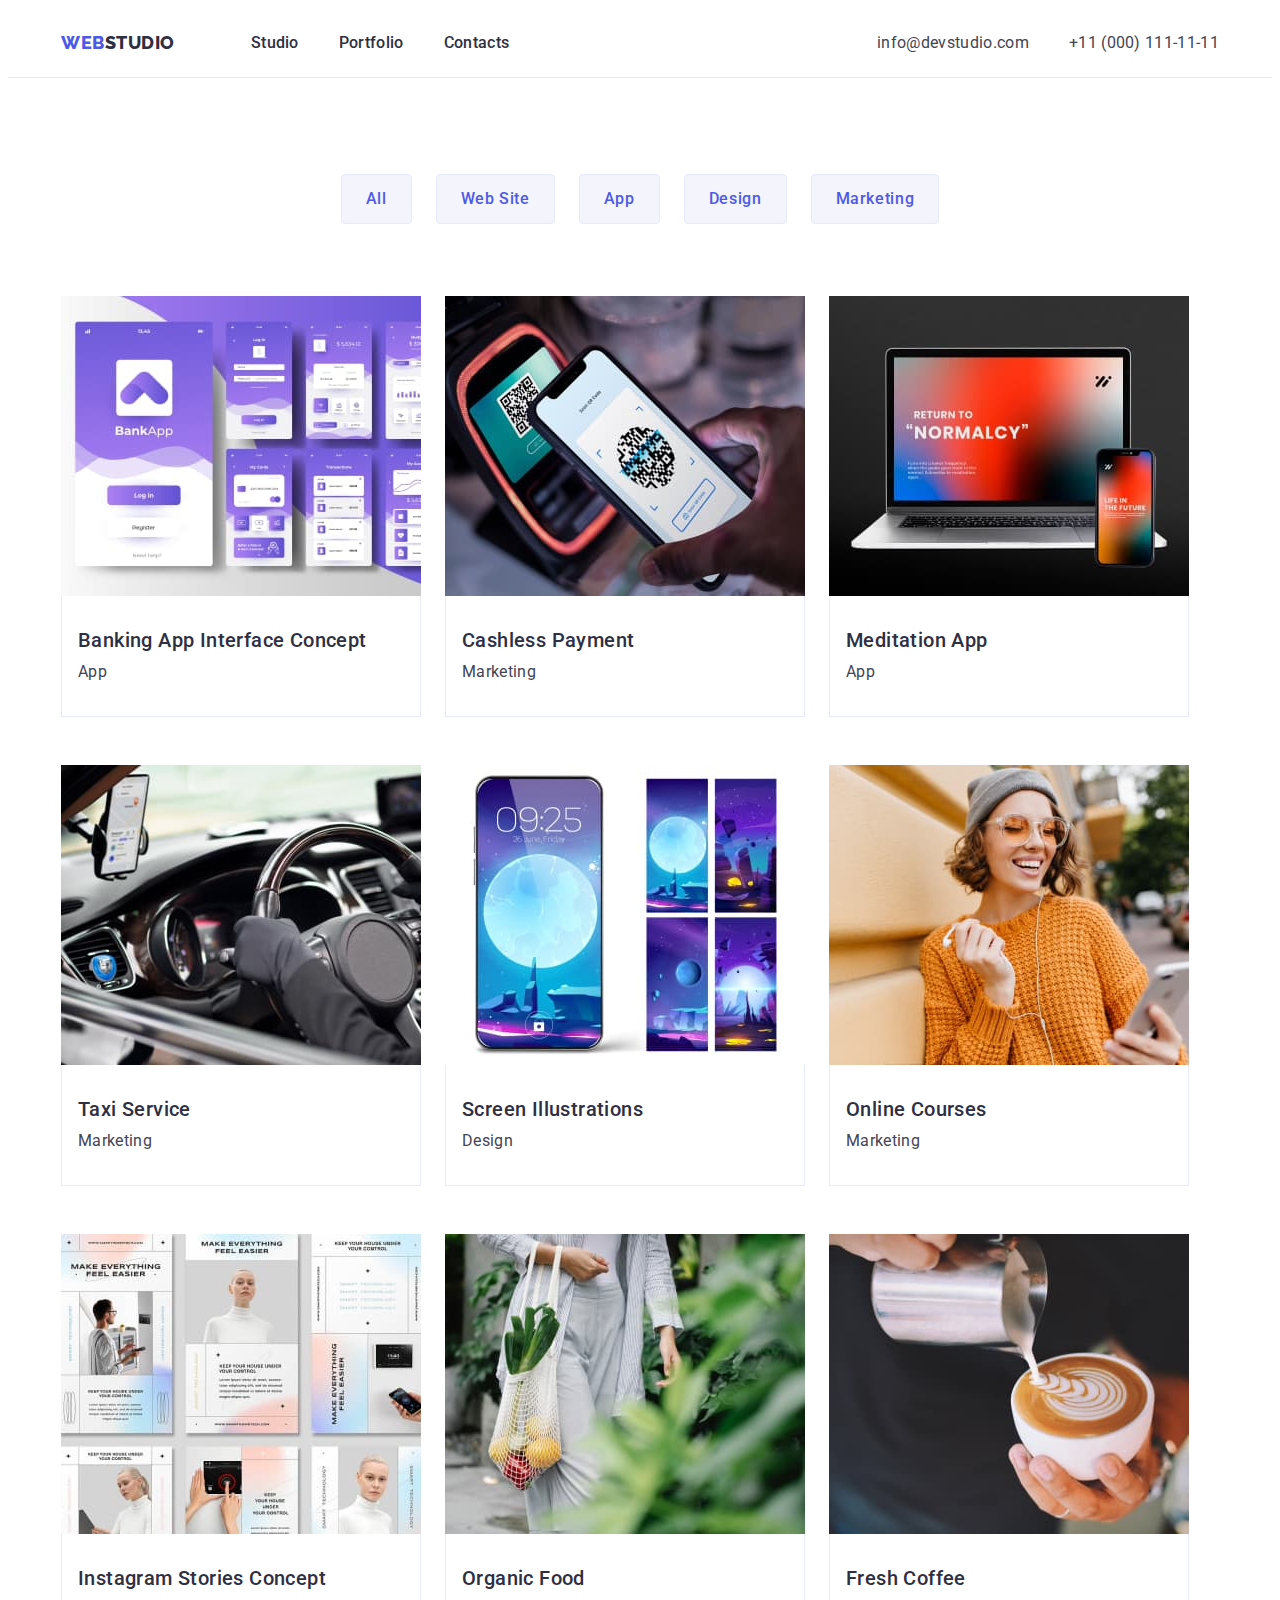
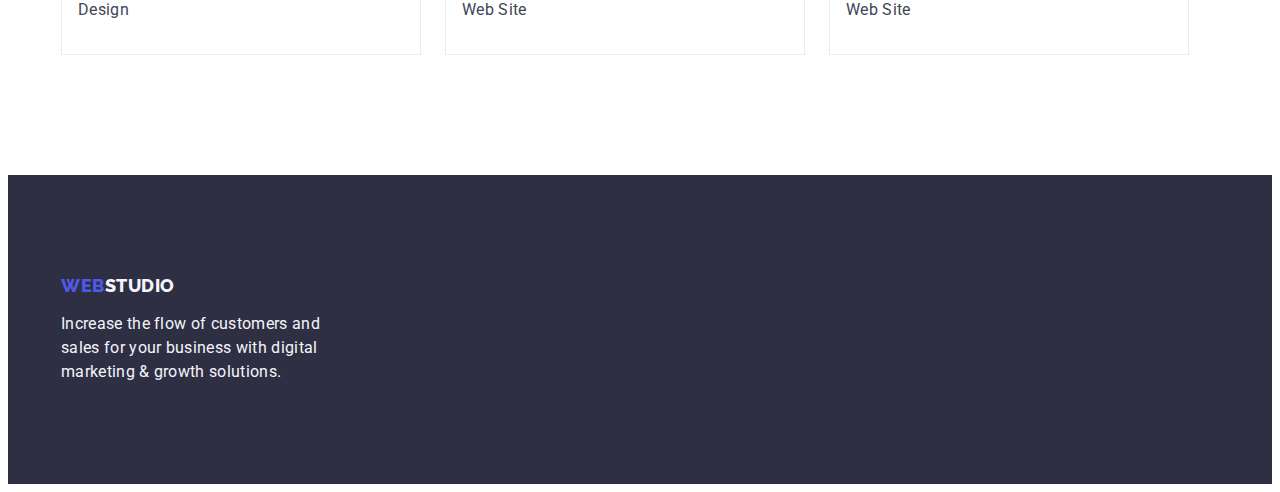
==== portfolio.html @ d1e50bb7 "Initial commit" ====
<!DOCTYPE html>
<html lang="en">
  <head>
    <meta charset="UTF-8" />
    <meta http-equiv="X-UA-Compatible" content="IE=edge" />
    <meta name="viewport" content="width=device-width, initial-scale=1.0" />
    <link rel="preconnect" href="https://fonts.googleapis.com" />
    <link rel="preconnect" href="https://fonts.gstatic.com" crossorigin />
    <link href="https://fonts.googleapis.com/css2?family=Raleway:wght@800&family=Roboto:wght@400;500;700;900&display=swap" rel="stylesheet" />
    <link
      rel="stylesheet"
      href="https://cdnjs.cloudflare.com/ajax/libs/modern-normalize/1.1.0/modern-normalize.min.css"
      integrity="sha512-wpPYUAdjBVSE4KJnH1VR1HeZfpl1ub8YT/NKx4PuQ5NmX2tKuGu6U/JRp5y+Y8XG2tV+wKQpNHVUX03MfMFn9Q=="
      crossorigin="anonymous"
      referrerpolicy="no-referrer"
    />
    <link rel="stylesheet" href="./css/styles.css" />
    <title>Portfolio</title>
  </head>
  <body>
    <!-- header  -->
    <header class="header portfolio-header">
      <!-- logo+main-menu -->
      <div class="container header-container">
        <nav class="navigation">
          <a class="logo link header-logo" href="./index.html">Web<span class="logo-selected">Studio</span></a>
          <ul class="list main-menu">
            <li><a class="navigation-item link" href="./index.html">Studio</a></li>
            <li><a class="navigation-item link" href="./portfolio.html">Portfolio</a></li>
            <li><a class="navigation-item link" href="">Contacts</a></li>
          </ul>
        </nav>
        <!-- contacts -->
        <address class="contacts-container">
          <ul class="list contacts header-contacts">
            <li><a class="contacts-item link" href="mailto:info@devstudio.com">info@devstudio.com</a></li>
            <li><a class="contacts-item link" href="tel:+110001111111">+11 (000) 111-11-11</a></li>
          </ul>
        </address>
      </div>
    </header>

    <main>
      <section class="filter">
        <div class="container">
          <h1 class="visually-hidden">Portfolio</h1>
          <ul class="list filter-list">
            <li><button class="filter-btn" type="button">All</button></li>
            <li><button class="filter-btn" type="button">Web Site</button></li>
            <li><button class="filter-btn" type="button">App</button></li>
            <li><button class="filter-btn" type="button">Design</button></li>
            <li><button class="filter-btn" type="button">Marketing</button></li>
          </ul>



          <ul class="projects-list list">
            <li class="projects-list-item">
              <a href="" class="link">
                <img src="./images/portfolio/projects-1.jpg" alt="Banking App" width="360" height="300" />
                <div class="projects-list-discr">
                  <h2 class="projects-list-title">Banking App Interface Concept</h2>
                  <p class="projects-list-p">App</p>
                </div>
              </a>
            </li>
            <li class="projects-list-item">
              <a href="" class="link">
                <img src="./images/portfolio/projects-2.jpg" alt="Cashless Payment" width="360" height="300" />
                <div class="projects-list-discr">
                  <h2 class="projects-list-title">Cashless Payment</h2>
                  <p class="projects-list-p">Marketing</p>
                </div>
              </a>
            </li>
            <li class="projects-list-item">
              <a href="" class="link">
                <img src="./images/portfolio/projects-3.jpg" alt="Meditation App" width="360" height="300" />
                <div class="projects-list-discr">
                  <h2 class="projects-list-title">Meditation App</h2>
                  <p class="projects-list-p">App</p>
                </div>
              </a>
            </li>
            <li class="projects-list-item">
              <a href="" class="link">
                <img src="./images/portfolio/projects-4.jpg" alt="Taxi Service" width="360" height="300" />
                <div class="projects-list-discr">
                  <h2 class="projects-list-title">Taxi Service</h2>
                  <p class="projects-list-p">Marketing</p>
                </div>
              </a>
            </li>
            <li class="projects-list-item">
              <a href="" class="link">
                <img src="./images/portfolio/projects-5.jpg" alt="Screen Illustrations" width="360" height="300" />
                <div class="projects-list-discr">
                  <h2 class="projects-list-title">Screen Illustrations</h2>
                  <p class="projects-list-p">Design</p>
                </div>
              </a>
            </li>
            <li class="projects-list-item">
              <a href="" class="link">
                <img src="./images/portfolio/projects-6.jpg" alt="Online Courses" width="360" height="300" />
                <div class="projects-list-discr">
                  <h2 class="projects-list-title">Online Courses</h2>
                  <p class="projects-list-p">Marketing</p>
                </div>
              </a>
            </li>
            <li class="projects-list-item">
              <a href="" class="link">
                <img src="./images/portfolio/projects-7.jpg" alt="Instagram Stories Concept" width="360" height="300" />
                <div class="projects-list-discr">
                  <h2 class="projects-list-title">Instagram Stories Concept</h2>
                  <p class="projects-list-p">Design</p>
                </div>
              </a>
            </li>
            <li class="projects-list-item">
              <a href="" class="link">
                <img src="./images/portfolio/projects-8.jpg" alt="Organic Food" width="360" height="300" />
                <div class="projects-list-discr">
                  <h2 class="projects-list-title">Organic Food</h2>
                  <p class="projects-list-p">Web Site</p>
                </div>
              </a>
            </li>
            <li class="projects-list-item">
              <a href="" class="link">
                <img src="./images/portfolio/projects-9.jpg" alt="Fresh Coffee" width="360" height="300" />
                <div class="projects-list-discr">
                  <h2 class="projects-list-title">Fresh Coffee</h2>
                  <p class="projects-list-p">Web Site</p>
                </div>
              </a>
            </li>
          </ul>
        </div>
      </section>
    </main>
    <footer class="footer">
      <div class="container">
        <a class="logo footer-logo link" href="./index.html">Web<span class="logo-selected-footer">Studio</span></a>
        <p class="description">Increase the flow of customers and sales for your business with digital marketing & growth solutions.</p>
      </div>
    </footer>
  </body>
</html>
---- css/styles.css ----
:root {
  --color-logo-fl: #4d5ae5; /* logo first latter */
  --color-title: #2e2f42;
  --color-text: #434455;
  --color-main-title: #ffffff; /* main title color */
  --color-btn-ord-serv-bg: #4d5ae5; /* button Order Service background color */
  --color-btn-ord-serv-txt: #ffffff;
  --color-footer-bg: #2e2f42;
  --color-footer-logo: #f4f4fd;
  --color-footer-description: #f4f4fd;
  --color-btn-filter: #4d5ae5;
  --color-btn-filter-bg: #f4f4fd;
  --color-btn-filter-active: #ffffff;
  --color-btn-filter-bg-active: #404bbf;
}

p,
h1,
h2,
h3,
h4,
h5,
h6 {
  margin: 0;
}

ul {
  margin: 0;
  padding-left: 0;
}

button {
  cursor: pointer;
}

address {
  font-style: normal;
}

img {
  display: block;
  max-width: 100%;
  height: auto;
}

body {
  font-family: "Roboto", sans-serif;
  color: #434455;
  background-color: #ffffff;
}
.container {
  max-width: 1158px;
  margin: 0 auto;
  padding: 0 15px;
}
.link {
  text-decoration: none;
}
.list {
  list-style: none;
}
.visually-hidden {
  position: absolute;
  width: 1px;
  height: 1px;
  margin: -1px;
  border: 0;
  padding: 0;
  white-space: nowrap;
  clip-path: inset(100%);
  clip: rect(0 0 0 0);
  overflow: hidden;
}
/* ========header========= */
.header-container {
  display: flex;
  align-items: center;
}
.header-container a {
  padding: 24px 0;
}
.navigation {
  display: flex;
  align-items: center;
  margin-right: auto;
}
.header-logo {
  margin-right: 76px;
}
.navigation-item {
  color: var(--color-title);
}
.navigation-item:hover,
.navigation-item:focus,
.navigation-item:active {
  color: #404bbf;
}
/* logo in header and footer */
.logo {
  font-family: "Raleway", sans-serif;
  font-weight: 800;
  font-size: 18px;
  line-height: 1.17;
  letter-spacing: 0.03em;
  text-transform: uppercase;
  color: var(--color-logo-fl);
}
.logo-selected {
  color: var(--color-title);
}
/* main-menu */
.main-menu {
  display: flex;
  flex-wrap: wrap;
  gap: 40px;
  font-weight: 500;
  font-size: 16px;
  line-height: 1.5;
  letter-spacing: 0.02em;
}
.main-menu a {
  text-decoration: none;
}
/* contacts */

.contacts {
  font-family: "Roboto";
  font-style: normal;
  font-size: 16px;
  line-height: 1.5;
  letter-spacing: 0.02em;
  list-style: none;
  color: var(--color-text);
}
.header-contacts {
  display: flex;
  justify-content: space-between;
  gap: 40px;
}
.contacts a {
  text-decoration: none;
  color: inherit;
}
.contacts-item:hover,
.contacts-item:active,
.contacts-item:focus {
  color: #404bbf;
}
/* -----header-end----- */

/* ========main-content======== */
/* title+button */
.title-section {
  background-color: #2e2f42;
  padding: 188px 0;
  text-align: center;
}

.title-section-item {
  margin: 0 auto;
}
.main-title {
  font-size: 56px;
  line-height: 1.07;

  letter-spacing: 0.02em;
  max-width: 496px;
  color: #ffffff;
  margin-bottom: 48px;
}
.btn-ord-serv {
  display: block;
  min-width: 169px;
  padding: 16px 32px;
  border-radius: 4px;
  border: none;
  box-shadow: 0px 4px 4px rgba(0, 0, 0, 0.15);
  background: var(--color-btn-ord-serv-bg);
  color: var(--color-btn-ord-serv-txt);
  font-family: inherit;
  font-weight: 500;
  font-size: 16px;
  line-height: 1.5;
  letter-spacing: 0.04em;
  cursor: pointer;
}
.btn-ord-serv:hover,
.btn-ord-serv:focus,
.btn-ord-serv:active {
  box-shadow: none;
  background-color: #404bbf;
}

/* advantages */
.advantages {
  padding: 120px 0;
}
.advantages-list {
  display: flex;
  gap: 24px;
}
.advantages-item {
  max-width: 264px;
}
.advantages > ul {
  list-style: none;
}
.advantages h3 {
  font-weight: 500;
  font-style: normal;
  font-size: 20px;
  line-height: 1.2;
  letter-spacing: 0.02em;
  color: var(--color-title);
  margin-bottom: 8px;
}
.advantages p {
  font-style: normal;
  font-size: 16px;
  line-height: 1.5;
  letter-spacing: 0.02em;
  color: var(--color-text);
}
/* "What are we doing" */
.products {
  padding-bottom: 120px;
}
.products-list {
  display: flex;
  gap: 24px;
}

.products h2 {
  font-size: 36px;
  line-height: 1.11;
  letter-spacing: 0.02em;
  text-transform: capitalize;
  color: var(--color-title);
  text-align: center;
  margin-bottom: 72px;
}
.products > ul {
  list-style: none;
}
/* Our Team */
.team {
  background-color: #f4f4fd;
  padding: 120px 0;
}

.team-title {
  text-align: center;
  margin-bottom: 72px;
  font-style: normal;
  font-weight: 700;
  font-size: 36px;
  line-height: 1.11;
  letter-spacing: 0.02em;
  text-transform: capitalize;
  color: var(--color-title);
}
.team-list {
  display: flex;
  gap: 24px;
}
.team-list-item-descr {
  padding: 32px 16px;
}
.team-list li {
  width: 264px;
  border-radius: 0px 0px 4px 4px;
  box-shadow: 0px 1px 6px rgba(46, 47, 66, 0.08), 0px 1px 1px rgba(46, 47, 66, 0.16), 0px 2px 1px rgba(46, 47, 66, 0.08);
  background-color: #ffffff;
}
.team-list h3 {
  font-weight: 500;
  font-size: 20px;
  line-height: 1.2;
  text-align: center;
  letter-spacing: 0.02em;
  color: var(--color-title);
  margin-bottom: 8px;
}
.team-list-item-p {
  font-size: 16px;
}
.team-list p {
  font-style: normal;
  font-weight: 400;
  font-size: 16px;
  line-height: 1.5;
  text-align: center;
  letter-spacing: 0.02em;
  color: var(--color-text);
}
/* -----main-content----- */

/* =======portfolio-page======== */

.portfolio-header {
  border-bottom: 1px solid #e7e9fc;
}
.filter {
  padding: 96px 0 120px 0;
}
.filter-list {
  display: flex;
  justify-content: center;
  gap: 24px;
  margin-bottom: 72px;
}
.filter-btn {
  font-family: inherit;
  font-style: normal;
  font-weight: 500;
  font-size: 16px;
  line-height: 1.5;
  text-align: center;
  letter-spacing: 0.04em;
  padding: 12px 24px;
  border: 1px solid #e7e9fc;
  border-radius: 4px;
  color: var(--color-btn-filter);
  background: var(--color-btn-filter-bg);
  cursor: pointer;
}
.filter-btn:hover,
.filter-btn:focus,
.filter-btn:active {
  color: #ffffff;
  background-color: #404bbf;
  box-shadow: 0px 3px 1px rgba(0, 0, 0, 0.1), 0px 2px 1px rgba(0, 0, 0, 0.08), 0px 2px 2px rgba(0, 0, 0, 0.12);
  border-radius: 4px;
}
.projects-list {
  display: flex;
  flex-wrap: wrap;
  gap: 48px 24px;
}

.projects-list-discr {
  padding: 32px 0 32px 16px;
  border: 1px solid #e7e9fc;
  border-top: 0;
}
.projects-list-title {
  font-weight: 500;
  font-style: normal;
  font-size: 20px;
  line-height: 1.2;
  letter-spacing: 0.02em;
  color: var(--color-title);
  margin-bottom: 8px;
}
.projects-list p {
  font-size: 16px;
  line-height: 1.5;
  letter-spacing: 0.02em;
  color: var(--color-text);
}
/* -----portfolio-page----- */

/* ========footer======== */
/* logo style in header but not all*/
footer {
  background-color: var(--color-footer-bg);
  padding: 100px 0;
}

.footer-logo {
  display: block;
  color: #4d5ae5;
  margin-bottom: 16px;
}
.logo-selected-footer {
  color: #f4f4fd;
}
.description {
  max-width: 264px;
  font-size: 16px;
  line-height: 1.5;
  letter-spacing: 0.02em;
  color: var(--color-footer-logo);
}
/* -----footer----- */
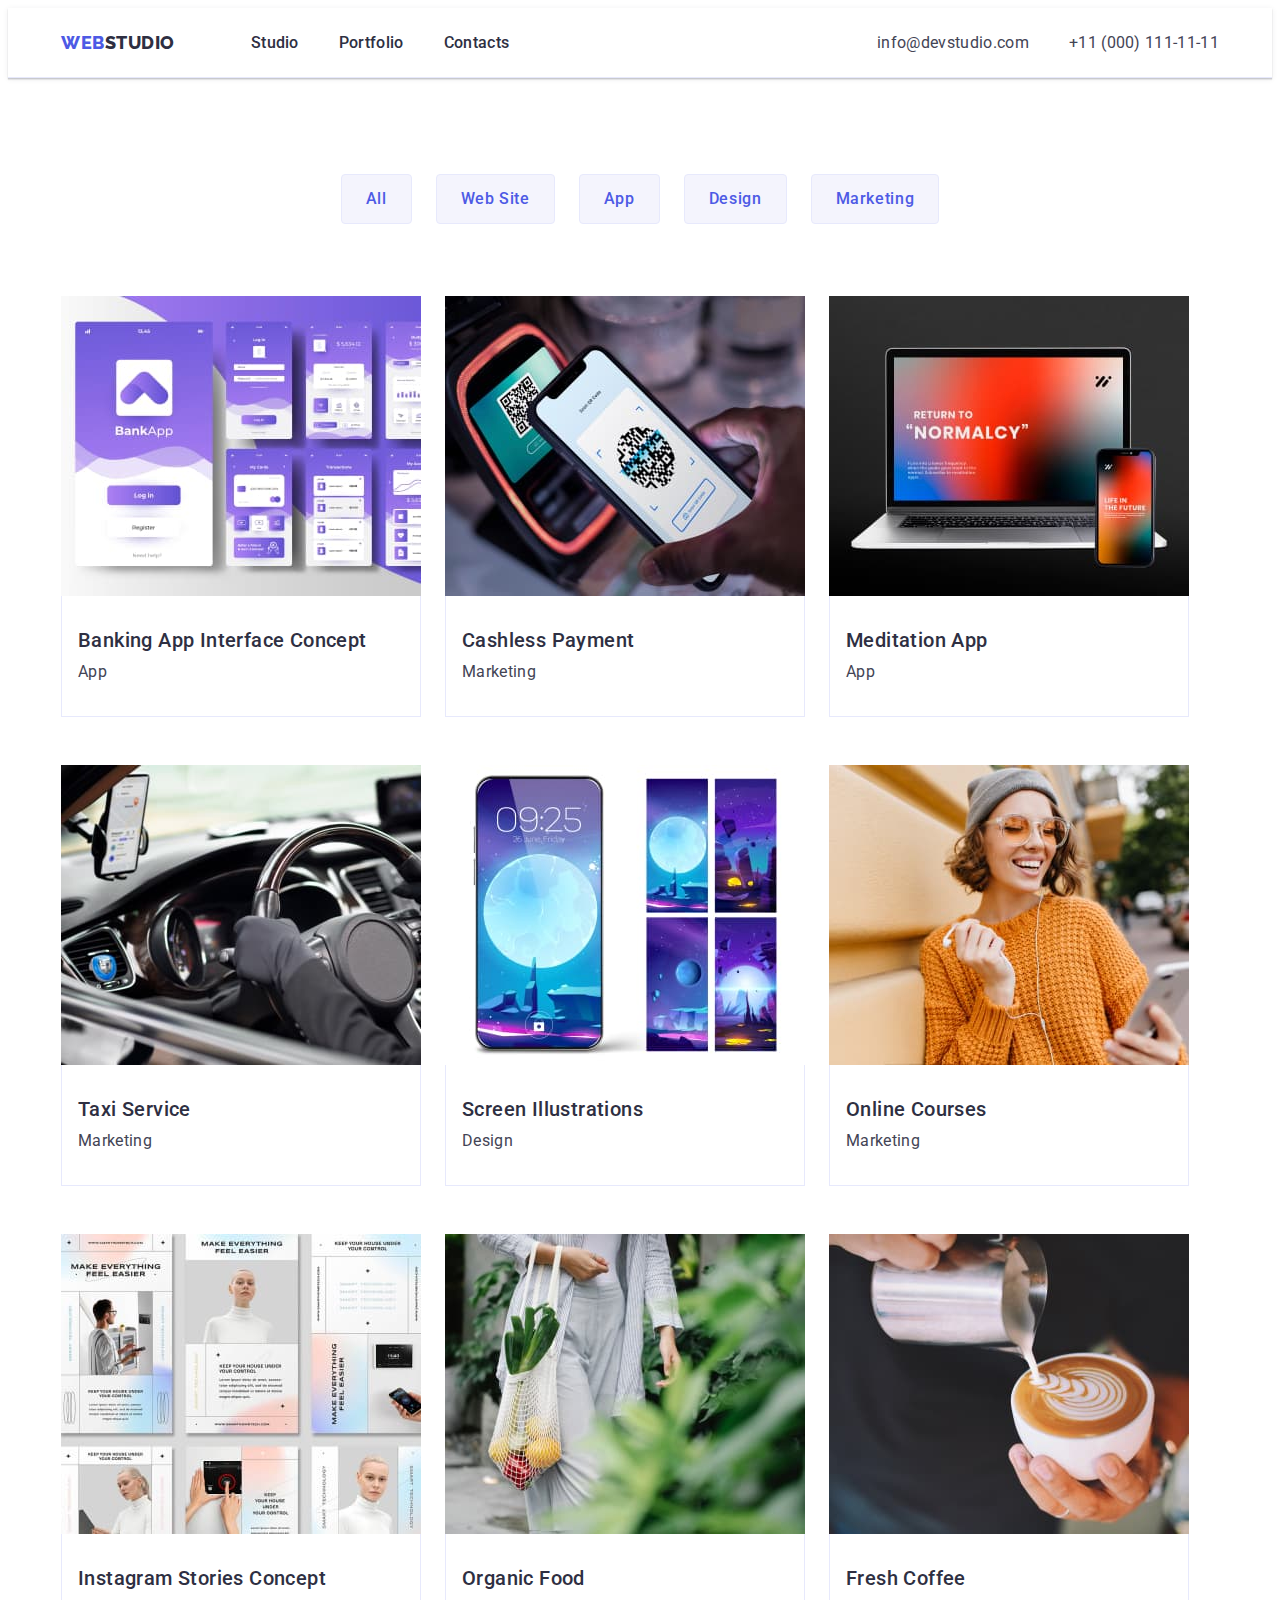
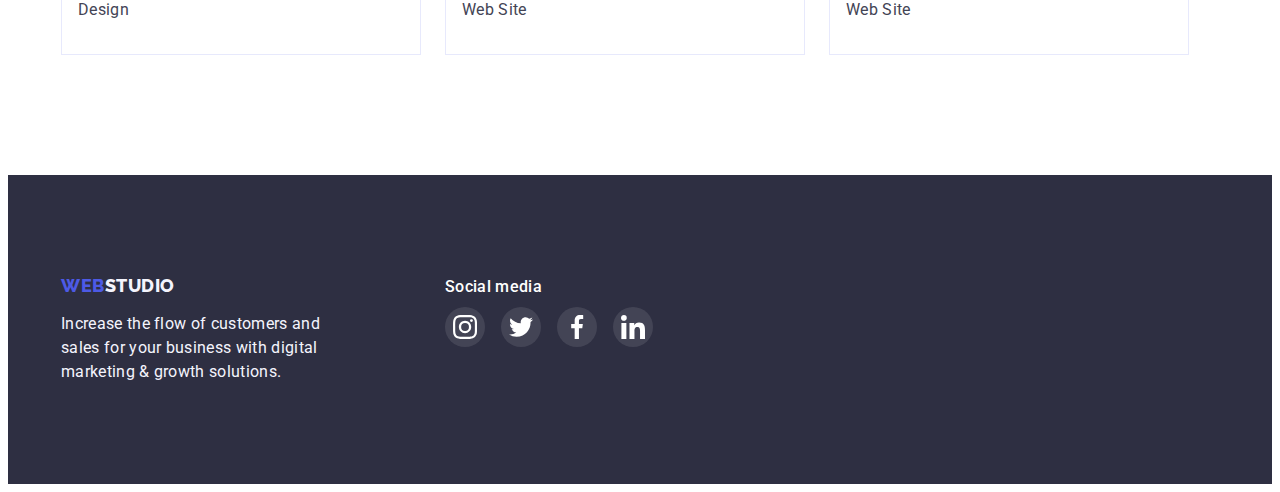
==== commit dd14373d: "portfolio style" ====
--- a/portfolio.html
+++ b/portfolio.html
@@ -141,9 +141,44 @@
       </section>
     </main>
     <footer class="footer">
-      <div class="container">
-        <a class="logo footer-logo link" href="./index.html">Web<span class="logo-selected-footer">Studio</span></a>
-        <p class="description">Increase the flow of customers and sales for your business with digital marketing & growth solutions.</p>
+      <div class="container footer-container">
+        <div>
+          <a class="logo footer-logo link" href="./index.html">Web<span class="logo-selected-footer">Studio</span></a>
+          <p class="description">Increase the flow of customers and sales for your business with digital marketing & growth solutions.</p>
+        </div>
+        <div class="social-media-footer">
+          <h3 class="social-media-title">Social media</h3>
+          <ul class="list footer-links">
+            <li class="footer-links-item">
+              <a class="footer-links-link" href="">
+                <svg class="footer-links-icon" width="24px" height="24px">
+                  <use href="./images/symbol-defs.svg#icon-instagram-icon"></use>
+                </svg>
+              </a>
+            </li>
+            <li class="footer-links-item">
+              <a class="footer-links-link" href="">
+                <svg class="footer-links-icon" width="24px" height="24px">
+                  <use href="./images/symbol-defs.svg#icon-twitter-icon"></use>
+                </svg>
+              </a>
+            </li>
+            <li class="footer-links-item">
+              <a class="footer-links-link" href="">
+                <svg class="footer-links-icon" width="24px" height="24px">
+                  <use href="./images/symbol-defs.svg#icon-facebook-icon"></use>
+                </svg>
+              </a>
+            </li>
+            <li class="footer-links-item">
+              <a class="footer-links-link" href="">
+                <svg class="footer-links-icon" width="24px" height="24px">
+                  <use href="./images/symbol-defs.svg#icon-linkedin-icon"></use>
+                </svg>
+              </a>
+            </li>
+          </ul>
+        </div>
       </div>
     </footer>
   </body>
--- a/css/styles.css
+++ b/css/styles.css
@@ -151,7 +151,11 @@
 /* ========main-content======== */
 /* title+button */
 .title-section {
-  background-color: #2e2f42;
+  background-color: rgba(46, 47, 66, 0.7);
+  background-image: url(../images/hero-image.jpg);
+  background-repeat: no-repeat;
+  background-position: center center;
+  background-size: cover;
   padding: 188px 0;
   text-align: center;
 }
@@ -162,7 +166,6 @@
 .main-title {
   font-size: 56px;
   line-height: 1.07;
-
   letter-spacing: 0.02em;
   max-width: 496px;
   color: #ffffff;
@@ -202,6 +205,16 @@
 .advantages-item {
   max-width: 264px;
 }
+.advantages-pic{
+  display: flex;
+  align-items: center;
+  justify-content: center;
+  min-width: 264px;
+  min-height: 112px;
+  background: #F4F4FD;
+  border-radius: 4px;
+  margin-bottom: 8px;
+}
 .advantages > ul {
   list-style: none;
 }
@@ -266,7 +279,7 @@
 .team-list-item-descr {
   padding: 32px 16px;
 }
-.team-list li {
+.team-list-item {
   width: 264px;
   border-radius: 0px 0px 4px 4px;
   box-shadow: 0px 1px 6px rgba(46, 47, 66, 0.08), 0px 1px 1px rgba(46, 47, 66, 0.16), 0px 2px 1px rgba(46, 47, 66, 0.08);
@@ -293,12 +306,75 @@
   letter-spacing: 0.02em;
   color: var(--color-text);
 }
+.team-links{
+  display: flex;
+  align-items: center;
+  justify-content: center;
+  gap: 24px;
+  margin-top: 8px;
+}
+.team-links-item{
+  width: 40px;
+  height: 40px;
+}
+.team-links-link{
+  display: flex;
+  align-items: center;
+  justify-content: center;
+  width: 100%;
+  height: 100%;
+  border-radius: 50%;
+  background-color: #4D5AE5;
+
+}
+.team-links-icon{
+  fill:#F4F4FD;
+}
+/* =======customers======== */
+
+.customers-section {
+  padding: 120px 0;
+}
+.customers-title {
+font-style: normal;
+font-weight: 700;
+font-size: 36px;
+line-height: 40px;
+text-align: center;
+letter-spacing: 0.02em;
+text-transform: capitalize;
+}
+.customers-logos-list {
+  display: flex;
+  gap: 24px;
+  margin-top: 72px;
+}
+.customers-logo-item {
+  padding: 16px 32px;
+  border: 1px solid #8E8F99;
+  border-radius: 4px;
+  fill: #8E8F99;
+  max-width: 168px;
+  max-height: 88px;
+}
+.customers-logo-item:hover,
+.customers-logo-item:focus,
+.customers-logo-item:active{
+  border: 1px solid #404BBF;
+  fill: #404BBF;
+}
+
+
+/* -----customers----- */
+
 /* -----main-content----- */
 
 /* =======portfolio-page======== */
 
 .portfolio-header {
-  border-bottom: 1px solid #e7e9fc;
+  border-bottom: 1px solid #E7E9FC;
+box-shadow: 0px 2px 1px rgba(46, 47, 66, 0.08), 0px 1px 1px rgba(46, 47, 66, 0.16), 0px 1px 6px rgba(46, 47, 66, 0.08);
+
 }
 .filter {
   padding: 96px 0 120px 0;
@@ -337,7 +413,10 @@
   flex-wrap: wrap;
   gap: 48px 24px;
 }
-
+.projects-list-item:hover,
+.projects-list-item:focus{
+  box-shadow: 0px 1px 6px rgba(46, 47, 66, 0.08), 0px 1px 1px rgba(46, 47, 66, 0.16), 0px 2px 1px rgba(46, 47, 66, 0.08);
+}
 .projects-list-discr {
   padding: 32px 0 32px 16px;
   border: 1px solid #e7e9fc;
@@ -382,4 +461,51 @@
   letter-spacing: 0.02em;
   color: var(--color-footer-logo);
 }
+.footer-container{
+  display: flex;
+}
+.social-media-footer{
+  display: flex;
+  flex-direction: column;
+  margin-left: 120px;
+}
+.social-media-title{
+  font-style: normal;
+  font-weight: 500;
+  font-size: 16px;
+  line-height: 1.5;
+  letter-spacing: 0.02em;
+  color: #FFFFFF;
+}
+.footer-links{
+  display: flex;
+  align-items: center;
+  justify-content: center;
+  gap: 16px;
+  margin-top: 8px;
+}
+.footer-links-item{
+  width: 40px;
+  height: 40px;
+}
+.footer-links-link{
+  display: flex;
+  align-items: center;
+  justify-content: center;
+  width: 100%;
+  height: 100%;
+  border-radius: 50%;
+  background-color: rgba(255, 255, 255, 0.1);
+
+}
+.footer-links-icon{
+  fill:#FFFFFF;;
+}
+
+.footer-links-link:hover,
+.footer-links-link:focus,
+.footer-links-link:active{
+  background-color: #31D0AA;
+}
+
 /* -----footer----- */
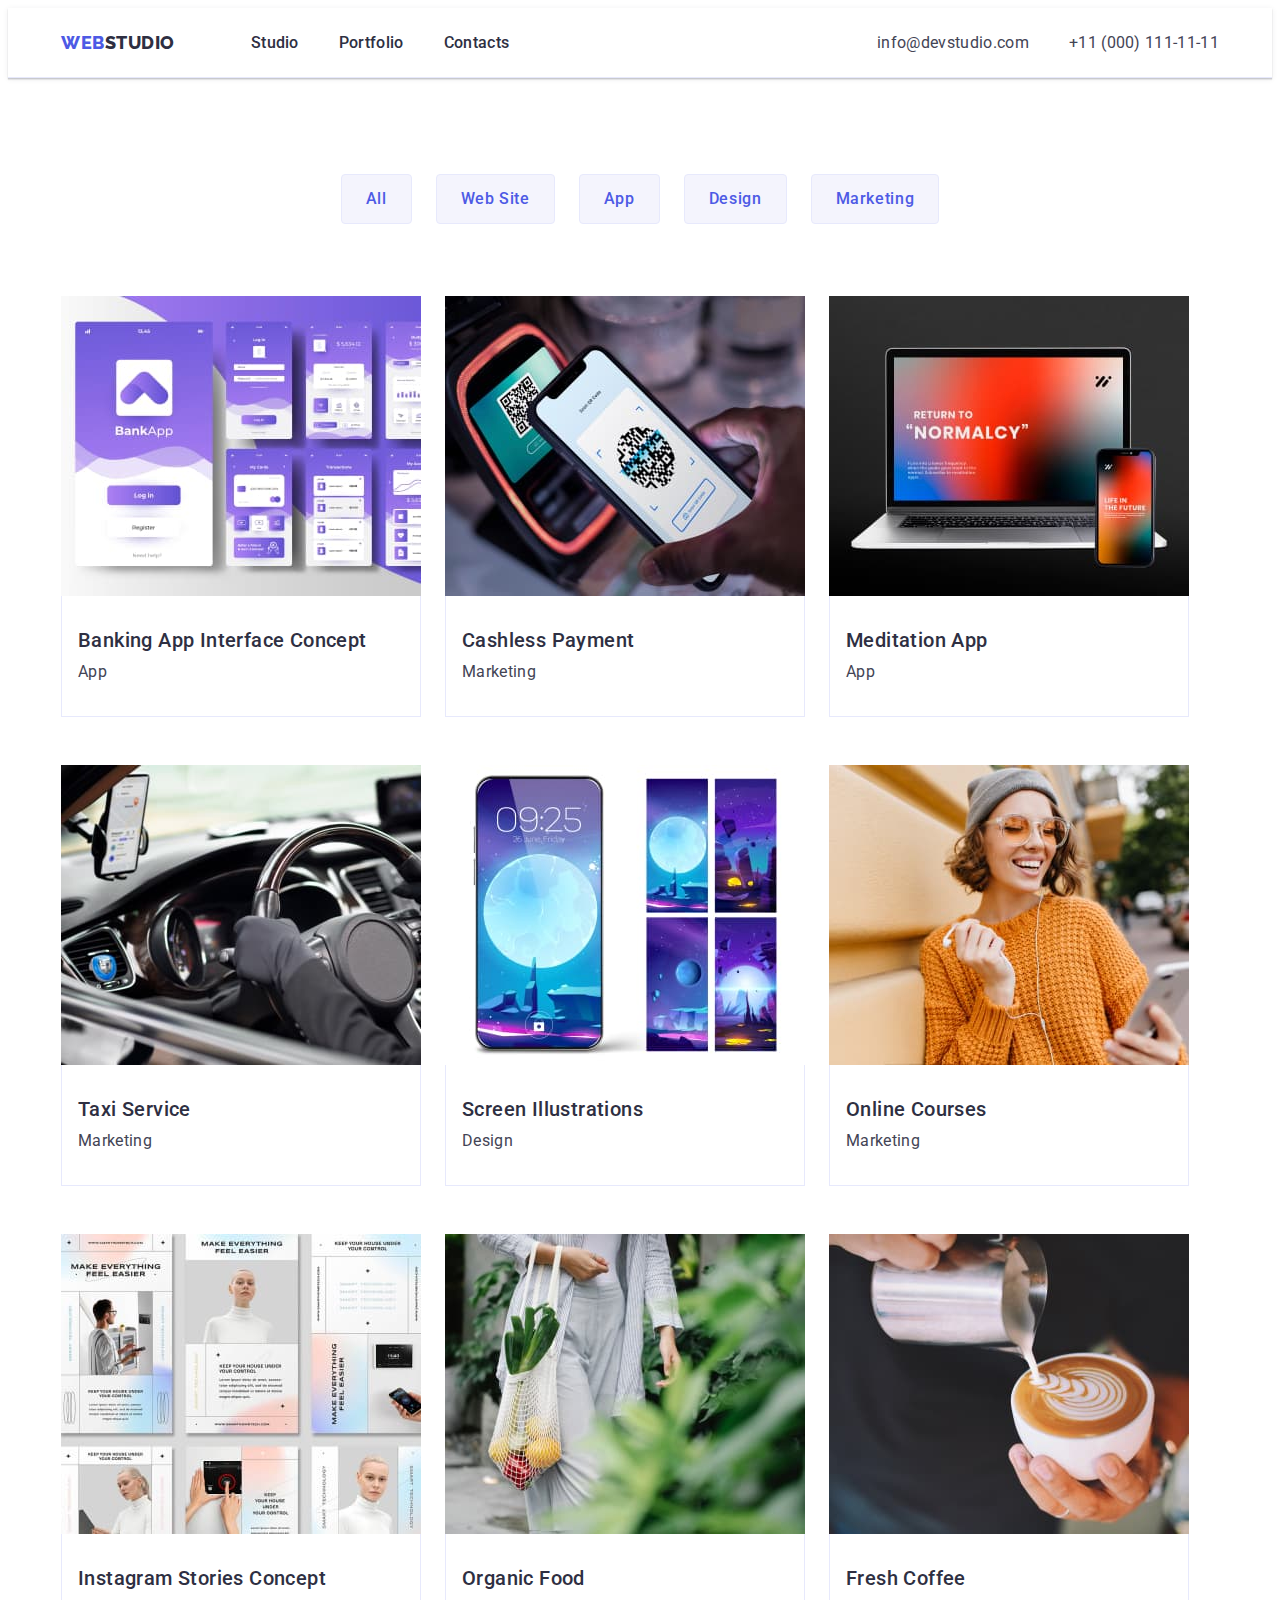
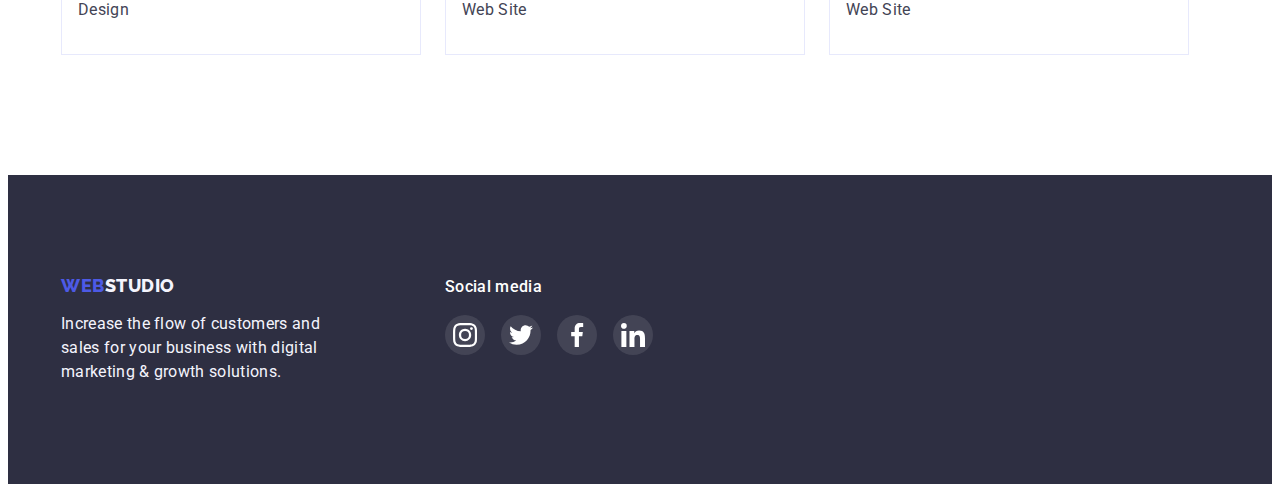
==== commit dd324971: "fix1" ====
--- a/portfolio.html
+++ b/portfolio.html
@@ -56,7 +56,7 @@
 
           <ul class="projects-list list">
             <li class="projects-list-item">
-              <a href="" class="link">
+              <a href="" class="link projects-list-link">
                 <img src="./images/portfolio/projects-1.jpg" alt="Banking App" width="360" height="300" />
                 <div class="projects-list-discr">
                   <h2 class="projects-list-title">Banking App Interface Concept</h2>
@@ -65,7 +65,7 @@
               </a>
             </li>
             <li class="projects-list-item">
-              <a href="" class="link">
+              <a href="" class="link projects-list-link">
                 <img src="./images/portfolio/projects-2.jpg" alt="Cashless Payment" width="360" height="300" />
                 <div class="projects-list-discr">
                   <h2 class="projects-list-title">Cashless Payment</h2>
@@ -74,7 +74,7 @@
               </a>
             </li>
             <li class="projects-list-item">
-              <a href="" class="link">
+              <a href="" class="link projects-list-link">
                 <img src="./images/portfolio/projects-3.jpg" alt="Meditation App" width="360" height="300" />
                 <div class="projects-list-discr">
                   <h2 class="projects-list-title">Meditation App</h2>
@@ -83,7 +83,7 @@
               </a>
             </li>
             <li class="projects-list-item">
-              <a href="" class="link">
+              <a href="" class="link projects-list-link">
                 <img src="./images/portfolio/projects-4.jpg" alt="Taxi Service" width="360" height="300" />
                 <div class="projects-list-discr">
                   <h2 class="projects-list-title">Taxi Service</h2>
@@ -92,7 +92,7 @@
               </a>
             </li>
             <li class="projects-list-item">
-              <a href="" class="link">
+              <a href="" class="link projects-list-link">
                 <img src="./images/portfolio/projects-5.jpg" alt="Screen Illustrations" width="360" height="300" />
                 <div class="projects-list-discr">
                   <h2 class="projects-list-title">Screen Illustrations</h2>
@@ -101,7 +101,7 @@
               </a>
             </li>
             <li class="projects-list-item">
-              <a href="" class="link">
+              <a href="" class="link projects-list-link">
                 <img src="./images/portfolio/projects-6.jpg" alt="Online Courses" width="360" height="300" />
                 <div class="projects-list-discr">
                   <h2 class="projects-list-title">Online Courses</h2>
@@ -110,7 +110,7 @@
               </a>
             </li>
             <li class="projects-list-item">
-              <a href="" class="link">
+              <a href="" class="link projects-list-link">
                 <img src="./images/portfolio/projects-7.jpg" alt="Instagram Stories Concept" width="360" height="300" />
                 <div class="projects-list-discr">
                   <h2 class="projects-list-title">Instagram Stories Concept</h2>
@@ -119,7 +119,7 @@
               </a>
             </li>
             <li class="projects-list-item">
-              <a href="" class="link">
+              <a href="" class="link projects-list-link">
                 <img src="./images/portfolio/projects-8.jpg" alt="Organic Food" width="360" height="300" />
                 <div class="projects-list-discr">
                   <h2 class="projects-list-title">Organic Food</h2>
@@ -128,7 +128,7 @@
               </a>
             </li>
             <li class="projects-list-item">
-              <a href="" class="link">
+              <a href="" class="link projects-list-link">
                 <img src="./images/portfolio/projects-9.jpg" alt="Fresh Coffee" width="360" height="300" />
                 <div class="projects-list-discr">
                   <h2 class="projects-list-title">Fresh Coffee</h2>
--- a/css/styles.css
+++ b/css/styles.css
@@ -151,13 +151,16 @@
 /* ========main-content======== */
 /* title+button */
 .title-section {
-  background-color: rgba(46, 47, 66, 0.7);
-  background-image: url(../images/hero-image.jpg);
+  background-color: #2E2F42;
+  background-image: linear-gradient( rgba(46, 47, 66, 0.7) 100%, rgba(0, 0, 0, 0.0) ), url('../images/hero-image.jpg');
   background-repeat: no-repeat;
   background-position: center center;
   background-size: cover;
   padding: 188px 0;
   text-align: center;
+  max-width: 1440px;
+  height: 600px;
+  margin: 0 auto
 }
 
 .title-section-item {
@@ -211,7 +214,7 @@
   justify-content: center;
   min-width: 264px;
   min-height: 112px;
-  background: #F4F4FD;
+  background-color: #F4F4FD;
   border-radius: 4px;
   margin-bottom: 8px;
 }
@@ -292,10 +295,10 @@
   text-align: center;
   letter-spacing: 0.02em;
   color: var(--color-title);
-  margin-bottom: 8px;
 }
 .team-list-item-p {
   font-size: 16px;
+  margin: 8px 0;
 }
 .team-list p {
   font-style: normal;
@@ -308,10 +311,8 @@
 }
 .team-links{
   display: flex;
-  align-items: center;
   justify-content: center;
   gap: 24px;
-  margin-top: 8px;
 }
 .team-links-item{
   width: 40px;
@@ -329,6 +330,10 @@
 }
 .team-links-icon{
   fill:#F4F4FD;
+}
+.team-links-link:hover,
+.team-links-link:focus{
+  background-color: #404BBF;
 }
 /* =======customers======== */
 
@@ -349,19 +354,32 @@
   gap: 24px;
   margin-top: 72px;
 }
-.customers-logo-item {
+/* .customers-logo-item {
   padding: 16px 32px;
   border: 1px solid #8E8F99;
   border-radius: 4px;
-  fill: #8E8F99;
-  max-width: 168px;
-  max-height: 88px;
-}
-.customers-logo-item:hover,
-.customers-logo-item:focus,
-.customers-logo-item:active{
+  color: #8E8F99;
+  width: 168px;
+  height: 88px;
+} */
+.customers-logo-link{
+  display: flex;
+  align-items: center;
+  justify-content: center;
+  color: #8E8F99;
+  border: 1px solid currentColor;
+  border-radius: 4px;
+  width: 168px;
+  height: 88px;
+}
+.customers-logo-icon{
+  fill: currentColor;
+}
+.customers-logo-link:hover,
+.customers-logo-link:focus,
+.customers-logo-link:active{
   border: 1px solid #404BBF;
-  fill: #404BBF;
+  color: #404BBF;
 }
 
 
@@ -413,8 +431,11 @@
   flex-wrap: wrap;
   gap: 48px 24px;
 }
-.projects-list-item:hover,
-.projects-list-item:focus{
+
+.projects-list-link:hover,
+.projects-list-link:focus
+{
+  display: block;
   box-shadow: 0px 1px 6px rgba(46, 47, 66, 0.08), 0px 1px 1px rgba(46, 47, 66, 0.16), 0px 2px 1px rgba(46, 47, 66, 0.08);
 }
 .projects-list-discr {
@@ -465,8 +486,6 @@
   display: flex;
 }
 .social-media-footer{
-  display: flex;
-  flex-direction: column;
   margin-left: 120px;
 }
 .social-media-title{
@@ -476,13 +495,13 @@
   line-height: 1.5;
   letter-spacing: 0.02em;
   color: #FFFFFF;
+  margin-bottom: 16px ;
 }
 .footer-links{
   display: flex;
   align-items: center;
   justify-content: center;
   gap: 16px;
-  margin-top: 8px;
 }
 .footer-links-item{
   width: 40px;
